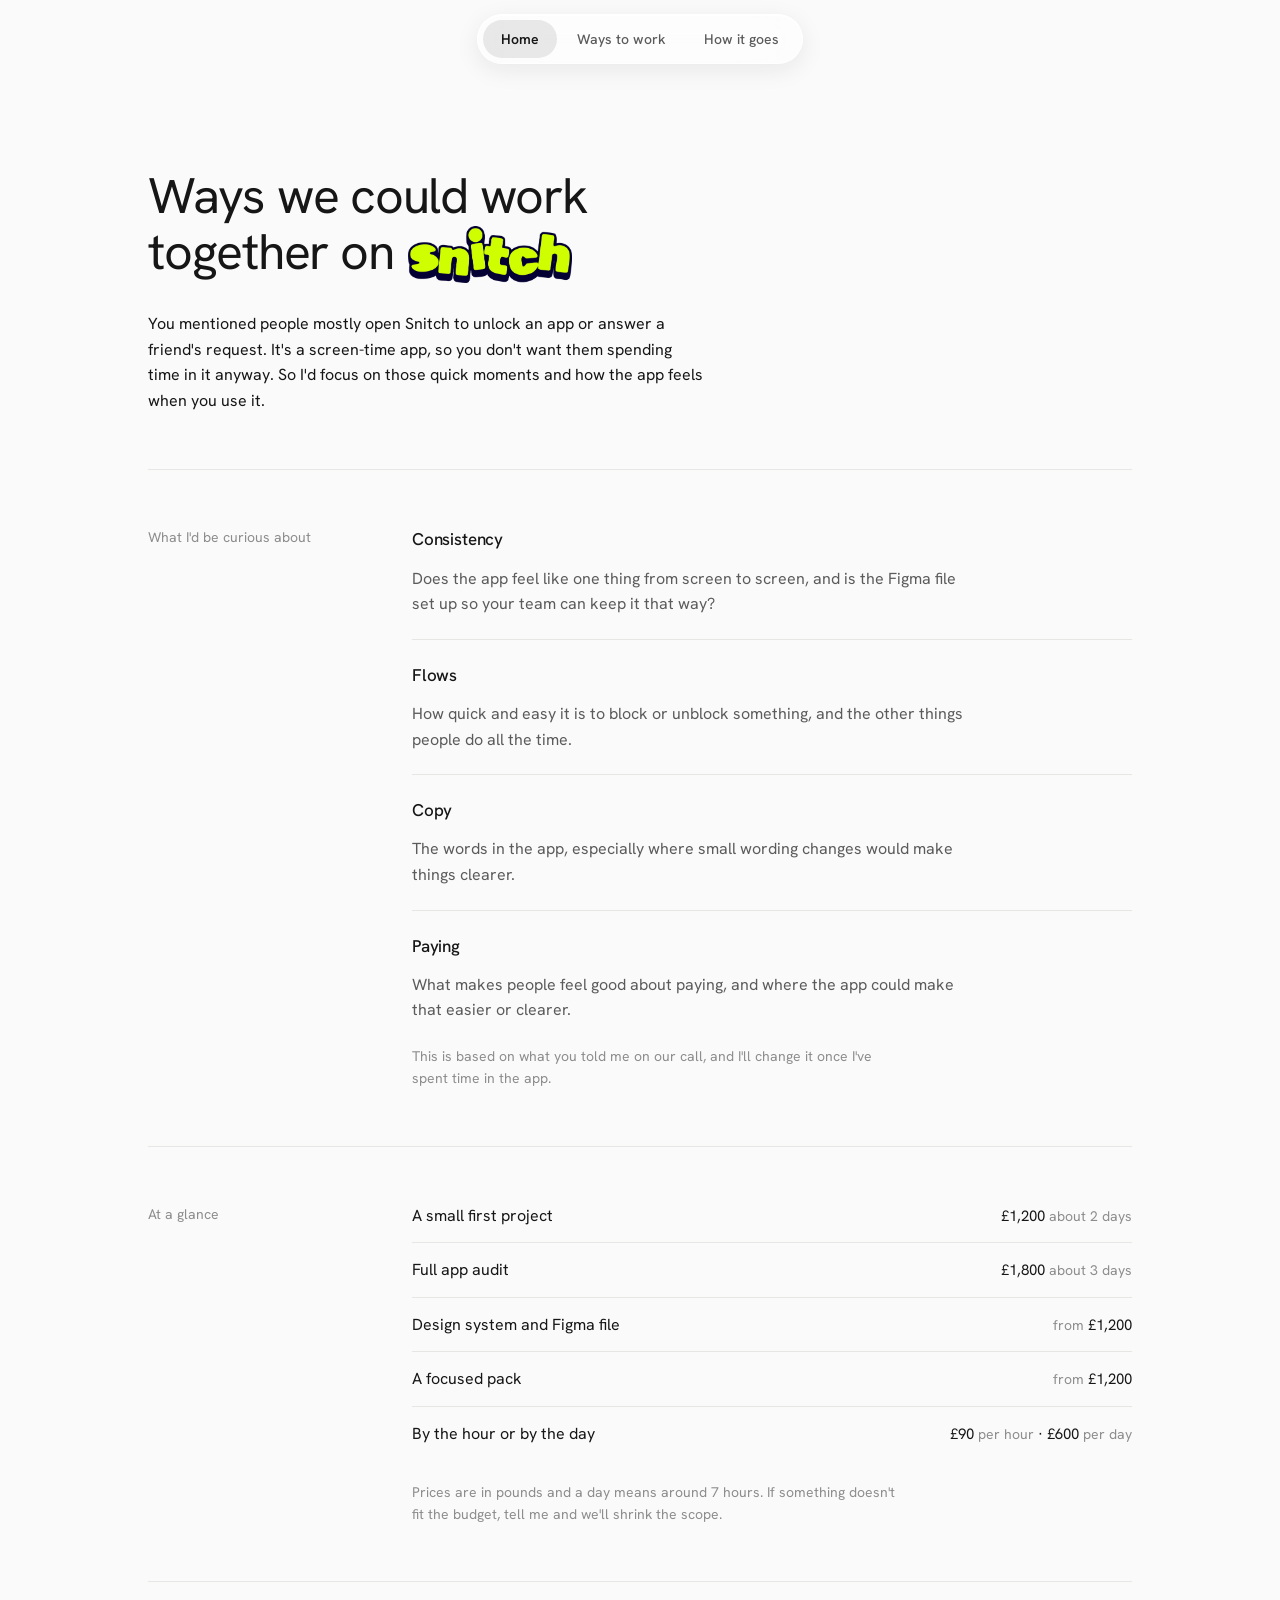
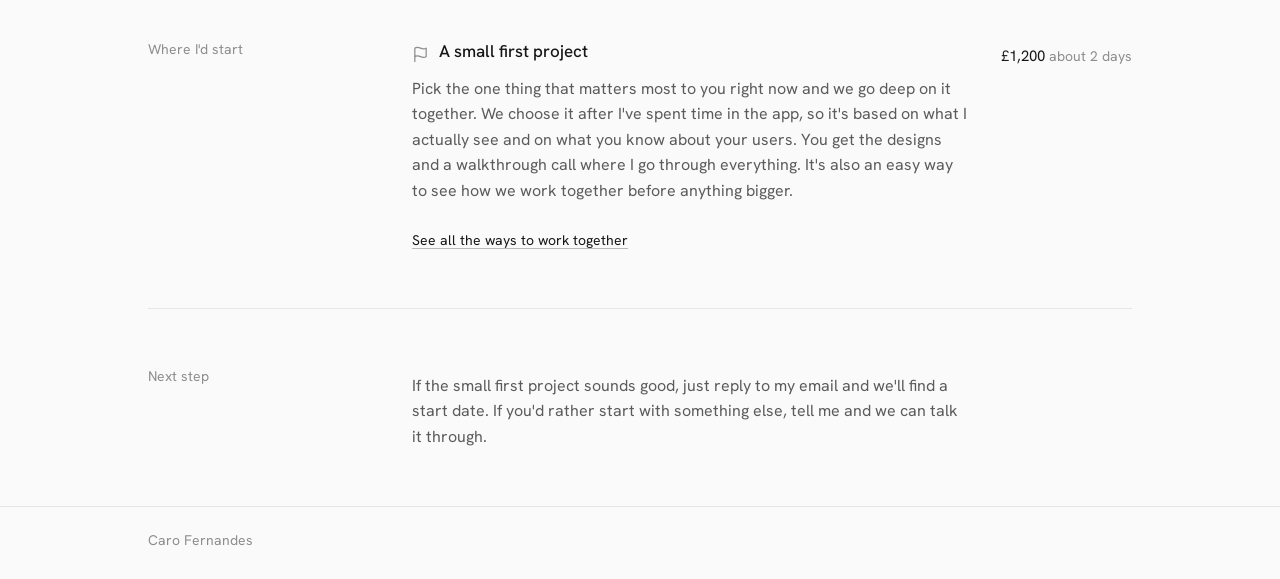
==== index.html @ eeb9702c "Merge branch 'intro-line' of https://github.com/carolinavidalf/snitch-proposal into logo-headline # " ====
<!DOCTYPE html>
<html lang="en">
<head>
<meta charset="utf-8">
<meta name="viewport" content="width=device-width, initial-scale=1">
<title>Working with Snitch</title>
<link rel="preconnect" href="https://fonts.googleapis.com">
<link rel="preconnect" href="https://fonts.gstatic.com" crossorigin>
<link href="https://fonts.googleapis.com/css2?family=Hanken+Grotesk:wght@300;400;500;600&display=swap" rel="stylesheet">
<link rel="icon" type="image/png" href="favicon.png">
<link rel="apple-touch-icon" href="apple-touch-icon.png">
<link rel="stylesheet" href="style.css">
</head>
<body>
<header class="top">
  <div class="wrap">
    <nav class="menu" aria-label="Main">
      <a href="index.html" aria-current="page">Home</a>
      <a href="ways.html">Ways to work</a>
      <a href="process.html">How it goes</a>
    </nav>
  </div>
</header>

<main>
  <div class="wrap">
    <section class="hero" style="padding-bottom:56px">
      <div>
        <h1>Ways we could work together on <img class="wordmark" src="snitch-wordmark.png" alt="Snitch"></h1>
        <p class="lead">You mentioned people mostly open Snitch to unlock an app or answer a friend's request. It's a screen-time app, so you don't want them spending time in it anyway. So I'd focus on those quick moments and how the app feels when you use it.</p>
      </div>
    </section>

    <section class="row">
      <div class="label">What I'd be curious about</div>
      <div class="lens">
        <div class="item">
          <h2>Consistency</h2>
          <p>Does the app feel like one thing from screen to screen, and is the Figma file set up so your team can keep it that way?</p>
        </div>
        <div class="item">
          <h2>Flows</h2>
          <p>How quick and easy it is to block or unblock something, and the other things people do all the time.</p>
        </div>
        <div class="item">
          <h2>Copy</h2>
          <p>The words in the app, especially where small wording changes would make things clearer.</p>
        </div>
        <div class="item">
          <h2>Paying</h2>
          <p>What makes people feel good about paying, and where the app could make that easier or clearer.</p>
        </div>
        <p class="fine">This is based on what you told me on our call, and I'll change it once I've spent time in the app.</p>
      </div>
    </section>

    <section class="row">
      <div class="label">At a glance</div>
      <div>
        <div class="glance">
          <a href="ways.html"><span>A small first project</span><span class="p">£1,200 <small>about 2 days</small></span></a>
          <a href="ways.html"><span>Full app audit</span><span class="p">£1,800 <small>about 3 days</small></span></a>
          <a href="ways.html"><span>Design system and Figma file</span><span class="p"><small>from</small> £1,200</span></a>
          <a href="ways.html"><span>A focused pack</span><span class="p"><small>from</small> £1,200</span></a>
          <a href="ways.html"><span>By the hour or by the day</span><span class="p">£90 <small>per hour</small> · £600 <small>per day</small></span></a>
        </div>
        <p class="fine">Prices are in pounds and a day means around 7 hours. If something doesn't fit the budget, tell me and we'll shrink the scope.</p>
      </div>
    </section>

    <section class="row">
      <div class="label">Where I'd start</div>
      <div>
        <div class="way">
          <div class="way-head">
            <div class="name">
              <svg class="ic" xmlns="http://www.w3.org/2000/svg" width="17" height="17" viewBox="0 0 24 24" fill="none" stroke="currentColor" stroke-width="1.75" stroke-linecap="round" stroke-linejoin="round" aria-hidden="true"><path d="M4 15s1-1 4-1 5 2 8 2 4-1 4-1V3s-1 1-4 1-5-2-8-2-4 1-4 1z"/><line x1="4" x2="4" y1="22" y2="15"/></svg>
              A small first project
            </div>
            <div class="price">£1,200 <small>about 2 days</small></div>
          </div>
          <p class="desc">Pick the one thing that matters most to you right now and we go deep on it together. We choose it after I've spent time in the app, so it's based on what I actually see and on what you know about your users. You get the designs and a walkthrough call where I go through everything. It's also an easy way to see how we work together before anything bigger.</p>
        </div>
        <p class="fine"><a href="ways.html">See all the ways to work together</a></p>
      </div>
    </section>

    <section class="row">
      <div class="label">Next step</div>
      <div>
        <p class="desc">If the small first project sounds good, just reply to my email and we'll find a start date. If you'd rather start with something else, tell me and we can talk it through.</p>
      </div>
    </section>
  </div>
</main>


<footer>
  <div class="wrap">
    <span>Caro Fernandes</span>
  </div>
</footer>
</body>
</html>
---- style.css ----
:root {
  /* layout idea: quiet editorial pages, top menu like a studio site, grey labels left, content right, one soft gradient */
  --bg: #fafafa;
  --ink: #161616;
  --soft: #5b5b5b;
  --muted: #8d8d8d;
  --line: #e6e6e3;
  --g1: #dcf2e8;
  --g2: #d8e5fb;
  --g3: #e8dff7;
  --font: "Hanken Grotesk", system-ui, -apple-system, "Segoe UI", Helvetica, Arial, sans-serif;
  color-scheme: light;
}
* { box-sizing: border-box; }
html { background: var(--bg); scroll-behavior: smooth; }
body {
  margin: 0;
  background: var(--bg);
  color: var(--ink);
  font-family: var(--font);
  font-size: 16px;
  line-height: 1.6;
  -webkit-font-smoothing: antialiased;
  min-height: 100vh;
  display: flex;
  flex-direction: column;
}
.wrap { width: 100%; max-width: 1040px; margin: 0 auto; padding: 0 28px; }

/* top menu: a floating glass pill */
.top { height: 72px; }
.menu {
  position: fixed; z-index: 50; top: 14px; left: 0; right: 0; margin: 0 auto; width: max-content; max-width: calc(100% - 24px);
  display: flex; gap: 2px; padding: 5px; border-radius: 999px;
  background: rgba(255, 255, 255, 0.5);
  -webkit-backdrop-filter: blur(28px) saturate(1.8); backdrop-filter: blur(28px) saturate(1.8);
  border: 1px solid rgba(255, 255, 255, 0.75);
  box-shadow: 0 6px 24px rgba(20, 20, 20, 0.08), inset 0 1px 0 rgba(255, 255, 255, 0.9);
}
.menu a { padding: 8px 18px; border-radius: 999px; font-size: 14px; font-weight: 500; color: var(--soft); text-decoration: none; white-space: nowrap; }
.menu a:hover { color: var(--ink); }
.menu a[aria-current="page"] { background: rgba(22, 22, 22, 0.09); color: var(--ink); font-weight: 600; }
@supports not ((backdrop-filter: blur(1px)) or (-webkit-backdrop-filter: blur(1px))) { .menu { background: rgba(255, 255, 255, 0.94); } }
a:focus-visible { outline: 2px solid var(--ink); outline-offset: 3px; border-radius: 2px; }

/* page */
main { flex: 1; }
.hero { padding: 96px 0 72px; }
.hero h1 { max-width: 18ch; }
.hero .tag { color: var(--muted); font-size: 14px; align-self: end; max-width: 26ch; }
h1 { margin: 0 0 28px; font-weight: 400; font-size: clamp(30px, 5vw, 50px); line-height: 1.12; letter-spacing: -0.025em; text-wrap: balance; }
h2 { margin: 0 0 12px; font-weight: 500; font-size: 17px; letter-spacing: -0.01em; }
p { margin: 0 0 16px; max-width: 62ch; color: var(--soft); }
p:last-child { margin-bottom: 0; }
.lead { color: var(--ink); }
.page-title { padding: 80px 0 48px; }
.page-title h1 { margin-bottom: 0; max-width: 18ch; }

.band { position: relative; height: 320px; overflow: hidden; border-radius: 4px; margin-bottom: 8px;
  background:
    radial-gradient(40% 90% at 12% 70%, var(--g1), transparent 70%),
    radial-gradient(45% 100% at 48% 40%, var(--g2), transparent 70%),
    radial-gradient(40% 90% at 88% 65%, var(--g3), transparent 70%),
    #f1f1ee;
  filter: saturate(1.05);
}
.band .clock { position: absolute; left: 20px; bottom: 16px; font-size: 14px; color: var(--soft); font-variant-numeric: tabular-nums; }
.band .hint { position: absolute; right: 20px; bottom: 16px; font-size: 14px; color: var(--soft); }

.row { display: grid; grid-template-columns: 200px minmax(0, 1fr); gap: 16px 64px; padding: 56px 0; border-top: 1px solid var(--line); }
.row.first { border-top: 0; }
.label { font-size: 14px; color: var(--muted); }

.way { padding: 26px 0; border-top: 1px solid var(--line); }
.way:first-child { border-top: 0; padding-top: 0; }
.way:last-child { padding-bottom: 0; }
.way-head { display: flex; justify-content: space-between; align-items: baseline; gap: 4px 24px; flex-wrap: wrap; }
.name { display: flex; align-items: center; gap: 10px; font-weight: 500; font-size: 17px; }
.ic { flex: none; color: var(--muted); position: relative; top: 2px; }
.price { color: var(--ink); font-size: 15px; font-variant-numeric: tabular-nums; }
.price small { color: var(--muted); font-size: 14px; }
.desc { margin: 8px 0 0; }

.steps { display: grid; gap: 22px; padding: 0; margin: 0; list-style: none; }
.steps li { display: grid; grid-template-columns: 32px minmax(0, 1fr); color: var(--soft); max-width: 64ch; }
.steps .n { color: var(--muted); font-variant-numeric: tabular-nums; font-size: 14px; padding-top: 2px; }
.lens { display: grid; gap: 0; }
.lens .item { padding: 22px 0; border-top: 1px solid var(--line); }
.lens .item:first-child { border-top: 0; padding-top: 0; }
.lens .item:last-child { padding-bottom: 0; }
.fine { font-size: 14px; color: var(--muted); }

.contact { display: grid; gap: 10px; margin: 24px 0 0; }
.contact div { display: flex; align-items: center; gap: 10px; color: var(--ink); }
.sign { color: var(--ink); margin-top: 36px; }
a { color: var(--ink); text-decoration: underline; text-decoration-color: #b9b9b6; text-underline-offset: 3px; }
a:hover { text-decoration-color: var(--ink); }

.next { display: flex; justify-content: flex-end; padding: 8px 0 72px; }
.next a { display: inline-flex; align-items: center; gap: 8px; font-size: 15px; }

footer { border-top: 1px solid var(--line); }
footer .wrap { display: flex; justify-content: space-between; gap: 16px; flex-wrap: wrap; padding-top: 22px; padding-bottom: 28px; font-size: 14px; color: var(--muted); }

@media (max-width: 760px) {
  .wrap { padding: 0 20px; }
  .top { height: 66px; }
  .menu { top: 12px; }
  .menu a { padding: 8px 12px; font-size: 13px; }
  .hero { grid-template-columns: minmax(0, 1fr); padding: 48px 0 40px; }
  .hero .tag { order: 2; }
  .page-title { padding: 40px 0 24px; }
  .band { height: 220px; }
  .row { grid-template-columns: minmax(0, 1fr); gap: 14px; padding: 40px 0; }
  .next { padding-bottom: 48px; }
}
@media (prefers-reduced-motion: reduce) { html { scroll-behavior: auto; } }

.glance { display: grid; margin-bottom: 20px; }
.glance a { display: flex; justify-content: space-between; align-items: baseline; gap: 4px 24px; flex-wrap: wrap; padding: 14px 0; border-top: 1px solid var(--line); text-decoration: none; color: var(--ink); }
.glance a:first-child { border-top: 0; padding-top: 0; }
.glance a:hover span:first-child { text-decoration: underline; text-decoration-color: #b9b9b6; text-underline-offset: 3px; }
.glance .p { font-size: 15px; font-variant-numeric: tabular-nums; }
.glance .p small { color: var(--muted); font-size: 14px; }

/* smooth page changes: a soft cross-fade between pages, with a gentle fade-in where that isn't supported */
@view-transition { navigation: auto; }
::view-transition-old(root), ::view-transition-new(root) { animation-duration: 0.4s; animation-timing-function: cubic-bezier(0.4, 0, 0.2, 1); }
@keyframes page-in { from { opacity: 0; transform: translateY(6px); } to { opacity: 1; transform: none; } }
@supports not selector(::view-transition) { main { animation: page-in 0.45s ease both; } }
@media (prefers-reduced-motion: reduce) {
  @view-transition { navigation: none; }
  main { animation: none; }
}

.wordmark { height: 1.15em; width: auto; vertical-align: -0.28em; margin-left: 0.05em; }
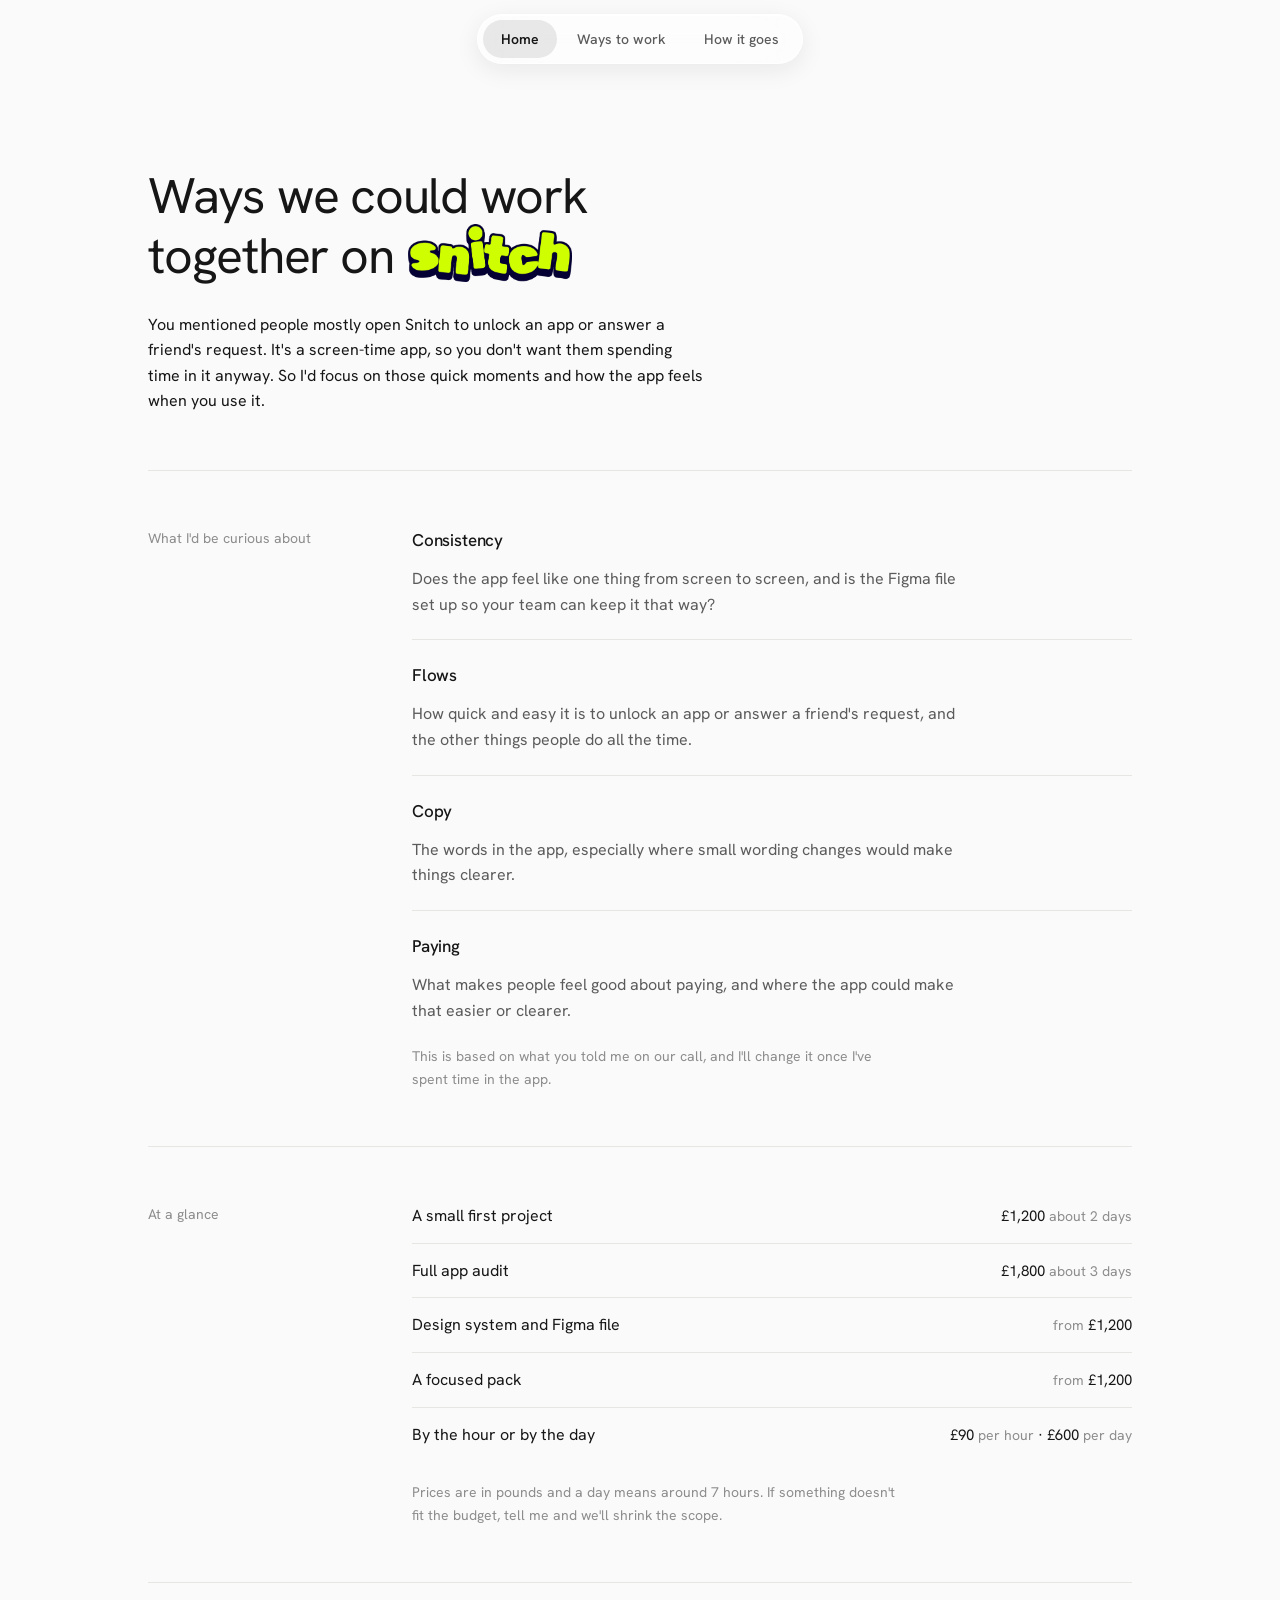
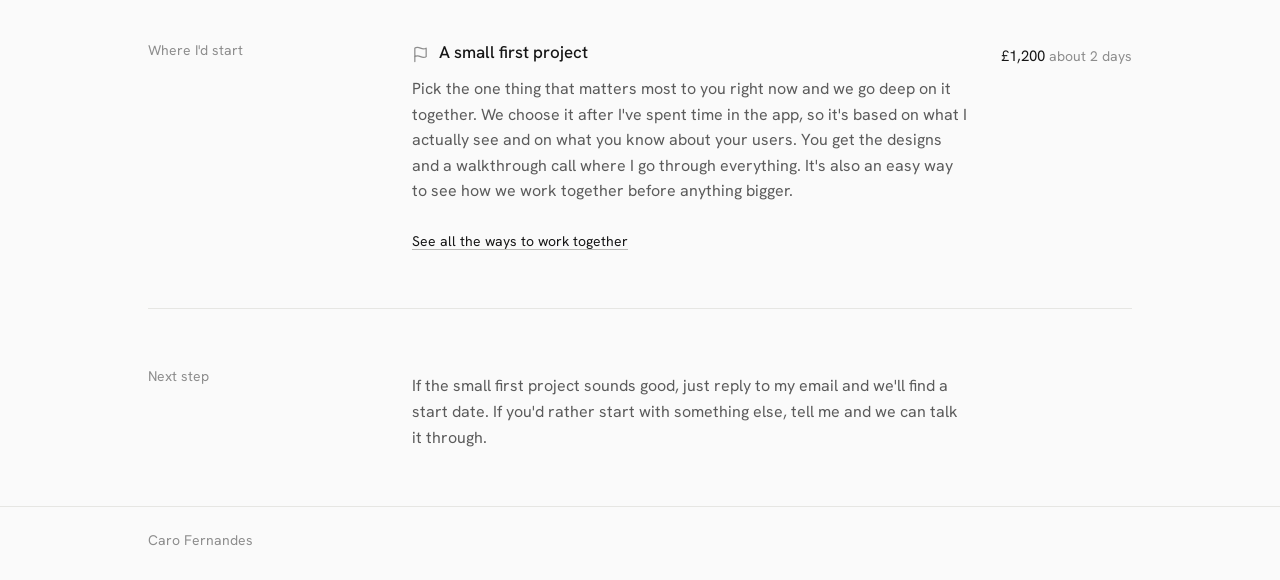
==== commit 19de56a9: "Match the Flows item to the new intro Co-Authored-By: Claude Opus 5.5 <noreply@anthropic.com> Claude" ====
--- a/index.html
+++ b/index.html
@@ -40,7 +40,7 @@
         </div>
         <div class="item">
           <h2>Flows</h2>
-          <p>How quick and easy it is to block or unblock something, and the other things people do all the time.</p>
+          <p>How quick and easy it is to unlock an app or answer a friend's request, and the other things people do all the time.</p>
         </div>
         <div class="item">
           <h2>Copy</h2>
--- a/style.css
+++ b/style.css
@@ -133,4 +133,4 @@
   main { animation: none; }
 }
 
-.wordmark { height: 1.15em; width: auto; vertical-align: -0.28em; margin-left: 0.05em; }
+.wordmark { height: 1.15em; width: auto; vertical-align: -0.18em; margin-left: 0.05em; }
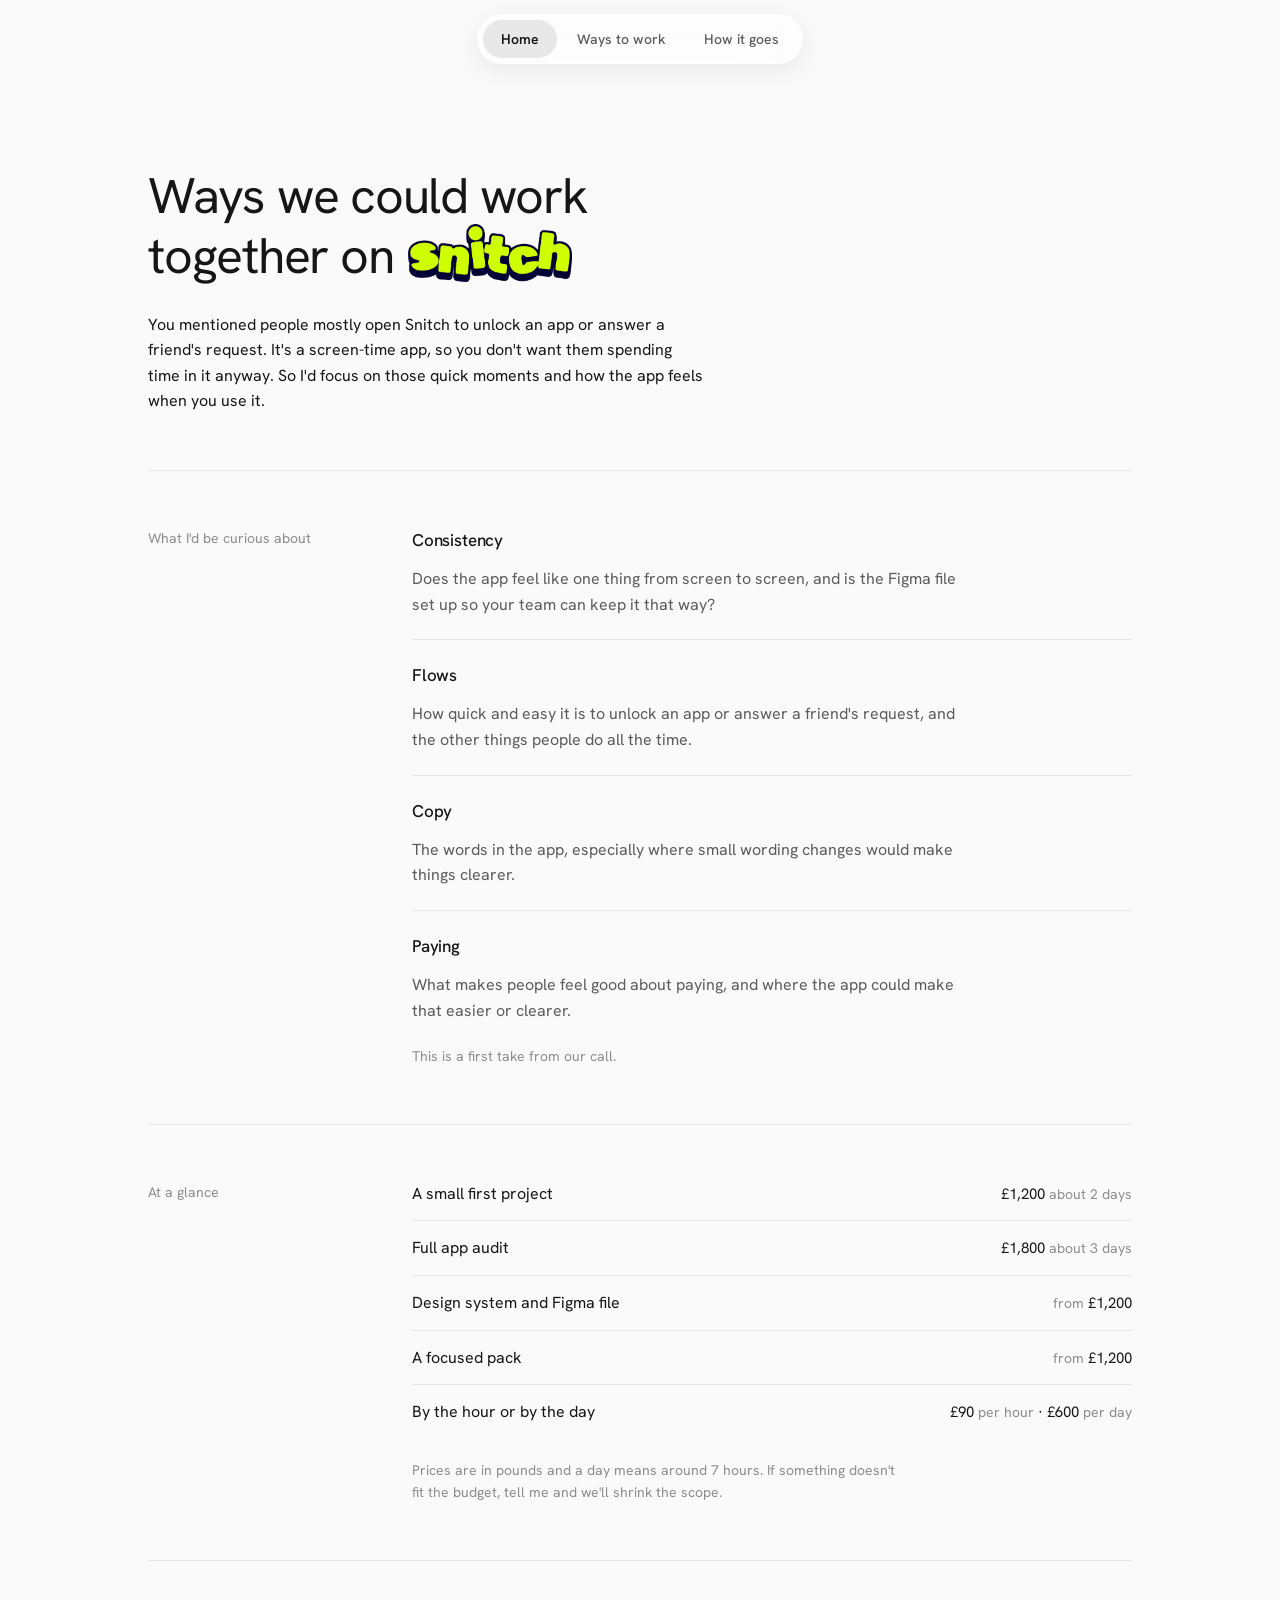
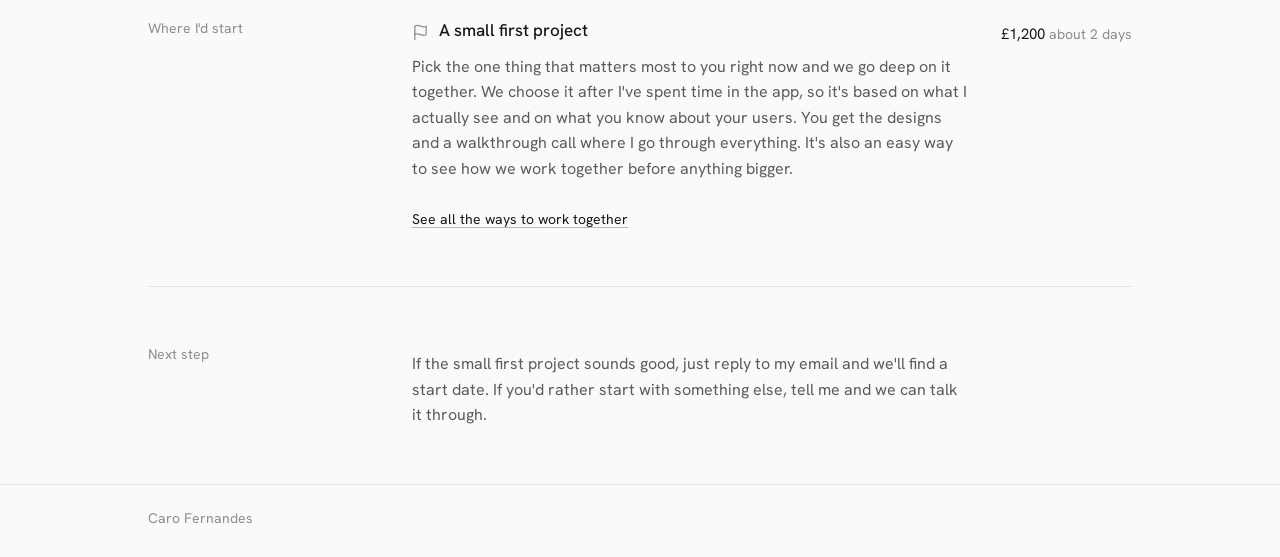
==== commit 2bf478ed: "Shorten the note under What I'd be curious about Co-Authored-By: Claude Opus 5.5 <noreply@anthropic." ====
--- a/index.html
+++ b/index.html
@@ -9,7 +9,7 @@
 <link href="https://fonts.googleapis.com/css2?family=Hanken+Grotesk:wght@300;400;500;600&display=swap" rel="stylesheet">
 <link rel="icon" type="image/png" href="favicon.png">
 <link rel="apple-touch-icon" href="apple-touch-icon.png">
-<link rel="stylesheet" href="style.css">
+<link rel="stylesheet" href="style.css?v=2">
 </head>
 <body>
 <header class="top">
@@ -26,7 +26,7 @@
   <div class="wrap">
     <section class="hero" style="padding-bottom:56px">
       <div>
-        <h1>Ways we could work together on <img class="wordmark" src="snitch-wordmark.png" alt="Snitch"></h1>
+        <h1>Ways we could work together on <img class="wordmark" src="snitch-wordmark.png" alt="Snitch" width="515" height="180" style="height:1.15em;width:auto;vertical-align:-0.18em;margin-left:0.05em"></h1>
         <p class="lead">You mentioned people mostly open Snitch to unlock an app or answer a friend's request. It's a screen-time app, so you don't want them spending time in it anyway. So I'd focus on those quick moments and how the app feels when you use it.</p>
       </div>
     </section>
@@ -50,7 +50,7 @@
           <h2>Paying</h2>
           <p>What makes people feel good about paying, and where the app could make that easier or clearer.</p>
         </div>
-        <p class="fine">This is based on what you told me on our call, and I'll change it once I've spent time in the app.</p>
+        <p class="fine">This is a first take from our call.</p>
       </div>
     </section>
 
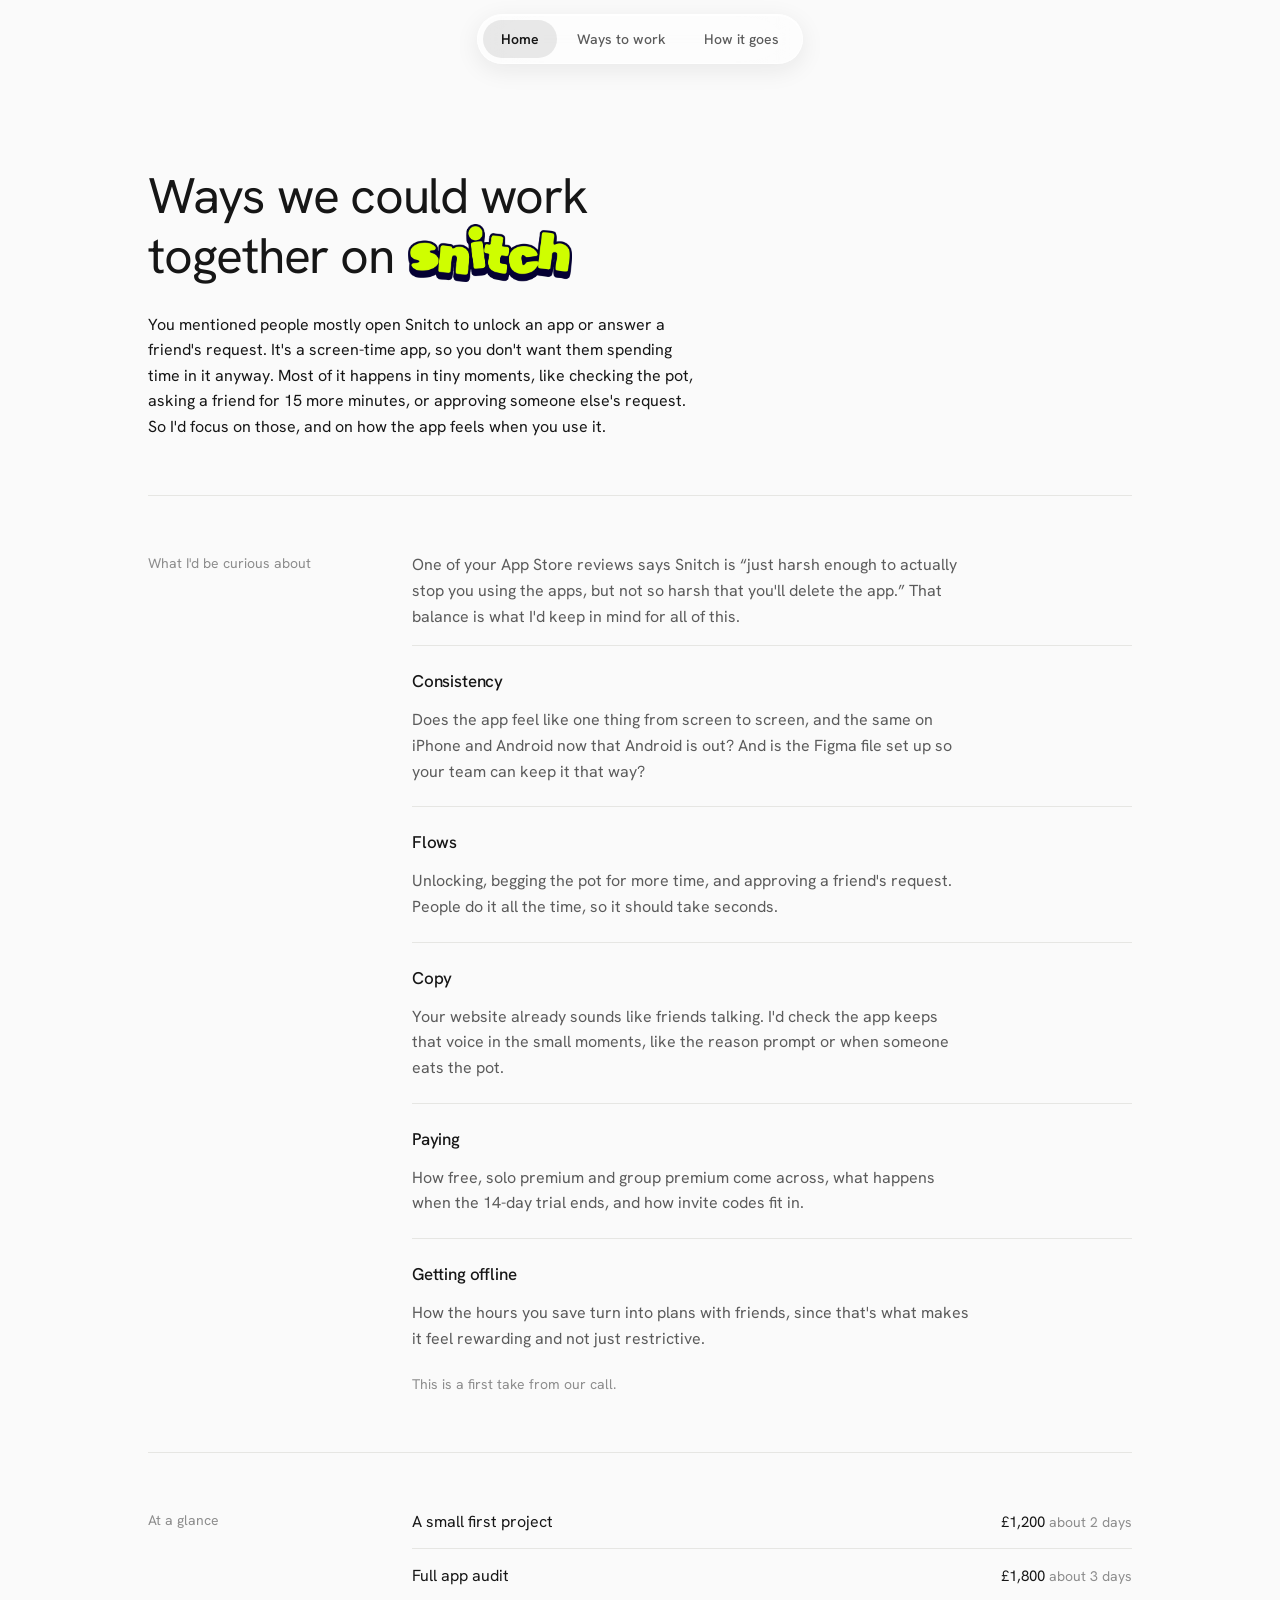
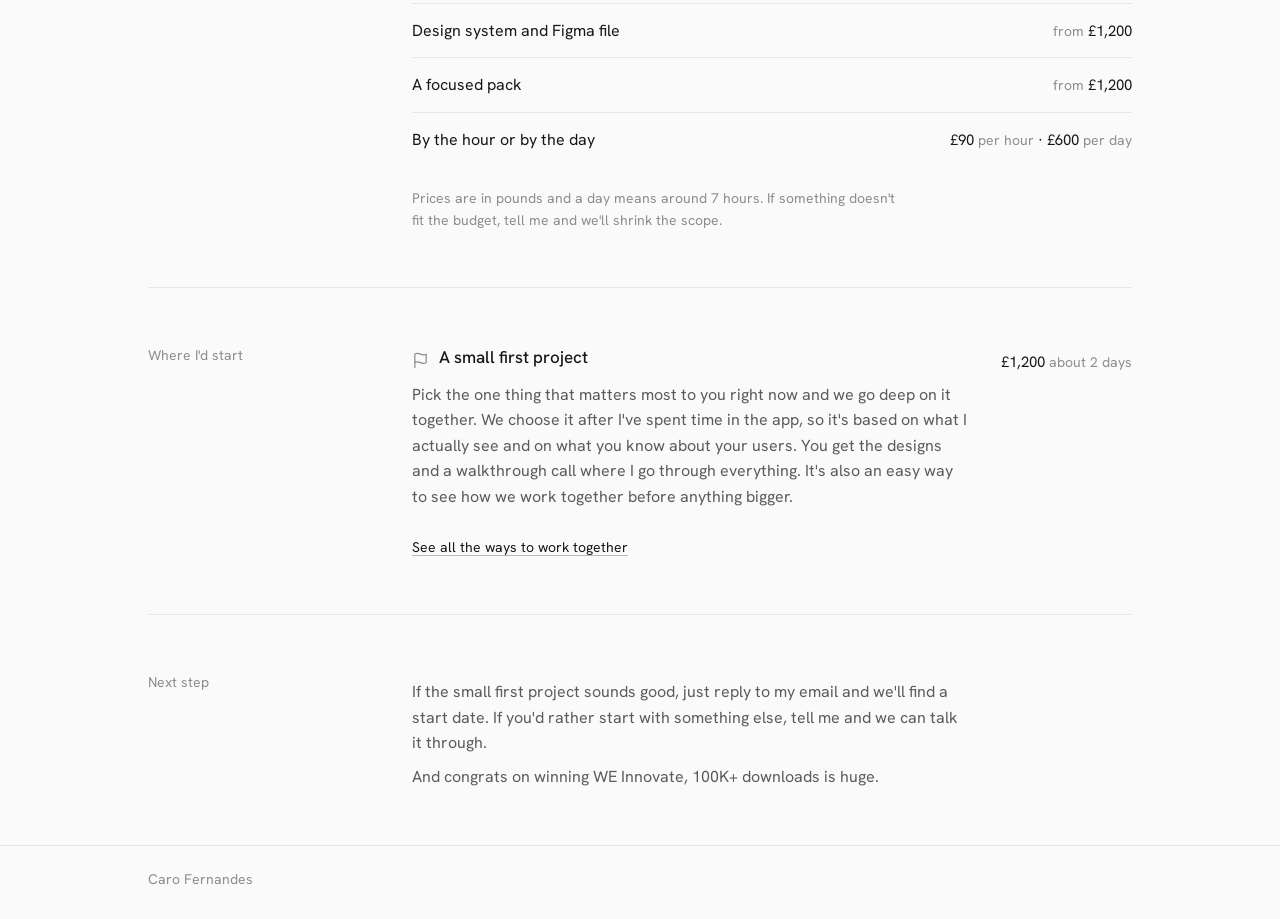
==== commit 86300ca5: "Tailor the home page to Snitch's features and wording Co-Authored-By: Claude Opus 5.5 <noreply@anthr" ====
--- a/index.html
+++ b/index.html
@@ -27,28 +27,33 @@
     <section class="hero" style="padding-bottom:56px">
       <div>
         <h1>Ways we could work together on <img class="wordmark" src="snitch-wordmark.png" alt="Snitch" width="515" height="180" style="height:1.15em;width:auto;vertical-align:-0.18em;margin-left:0.05em"></h1>
-        <p class="lead">You mentioned people mostly open Snitch to unlock an app or answer a friend's request. It's a screen-time app, so you don't want them spending time in it anyway. So I'd focus on those quick moments and how the app feels when you use it.</p>
+        <p class="lead">You mentioned people mostly open Snitch to unlock an app or answer a friend's request. It's a screen-time app, so you don't want them spending time in it anyway. Most of it happens in tiny moments, like checking the pot, asking a friend for 15 more minutes, or approving someone else's request. So I'd focus on those, and on how the app feels when you use it.</p>
       </div>
     </section>
 
     <section class="row">
       <div class="label">What I'd be curious about</div>
       <div class="lens">
+        <p>One of your App Store reviews says Snitch is &ldquo;just harsh enough to actually stop you using the apps, but not so harsh that you'll delete the app.&rdquo; That balance is what I'd keep in mind for all of this.</p>
         <div class="item">
           <h2>Consistency</h2>
-          <p>Does the app feel like one thing from screen to screen, and is the Figma file set up so your team can keep it that way?</p>
+          <p>Does the app feel like one thing from screen to screen, and the same on iPhone and Android now that Android is out? And is the Figma file set up so your team can keep it that way?</p>
         </div>
         <div class="item">
           <h2>Flows</h2>
-          <p>How quick and easy it is to unlock an app or answer a friend's request, and the other things people do all the time.</p>
+          <p>Unlocking, begging the pot for more time, and approving a friend's request. People do it all the time, so it should take seconds.</p>
         </div>
         <div class="item">
           <h2>Copy</h2>
-          <p>The words in the app, especially where small wording changes would make things clearer.</p>
+          <p>Your website already sounds like friends talking. I'd check the app keeps that voice in the small moments, like the reason prompt or when someone eats the pot.</p>
         </div>
         <div class="item">
           <h2>Paying</h2>
-          <p>What makes people feel good about paying, and where the app could make that easier or clearer.</p>
+          <p>How free, solo premium and group premium come across, what happens when the 14-day trial ends, and how invite codes fit in.</p>
+        </div>
+        <div class="item">
+          <h2>Getting offline</h2>
+          <p>How the hours you save turn into plans with friends, since that's what makes it feel rewarding and not just restrictive.</p>
         </div>
         <p class="fine">This is a first take from our call.</p>
       </div>
@@ -89,6 +94,7 @@
       <div class="label">Next step</div>
       <div>
         <p class="desc">If the small first project sounds good, just reply to my email and we'll find a start date. If you'd rather start with something else, tell me and we can talk it through.</p>
+        <p class="desc">And congrats on winning WE Innovate, 100K+ downloads is huge.</p>
       </div>
     </section>
   </div>
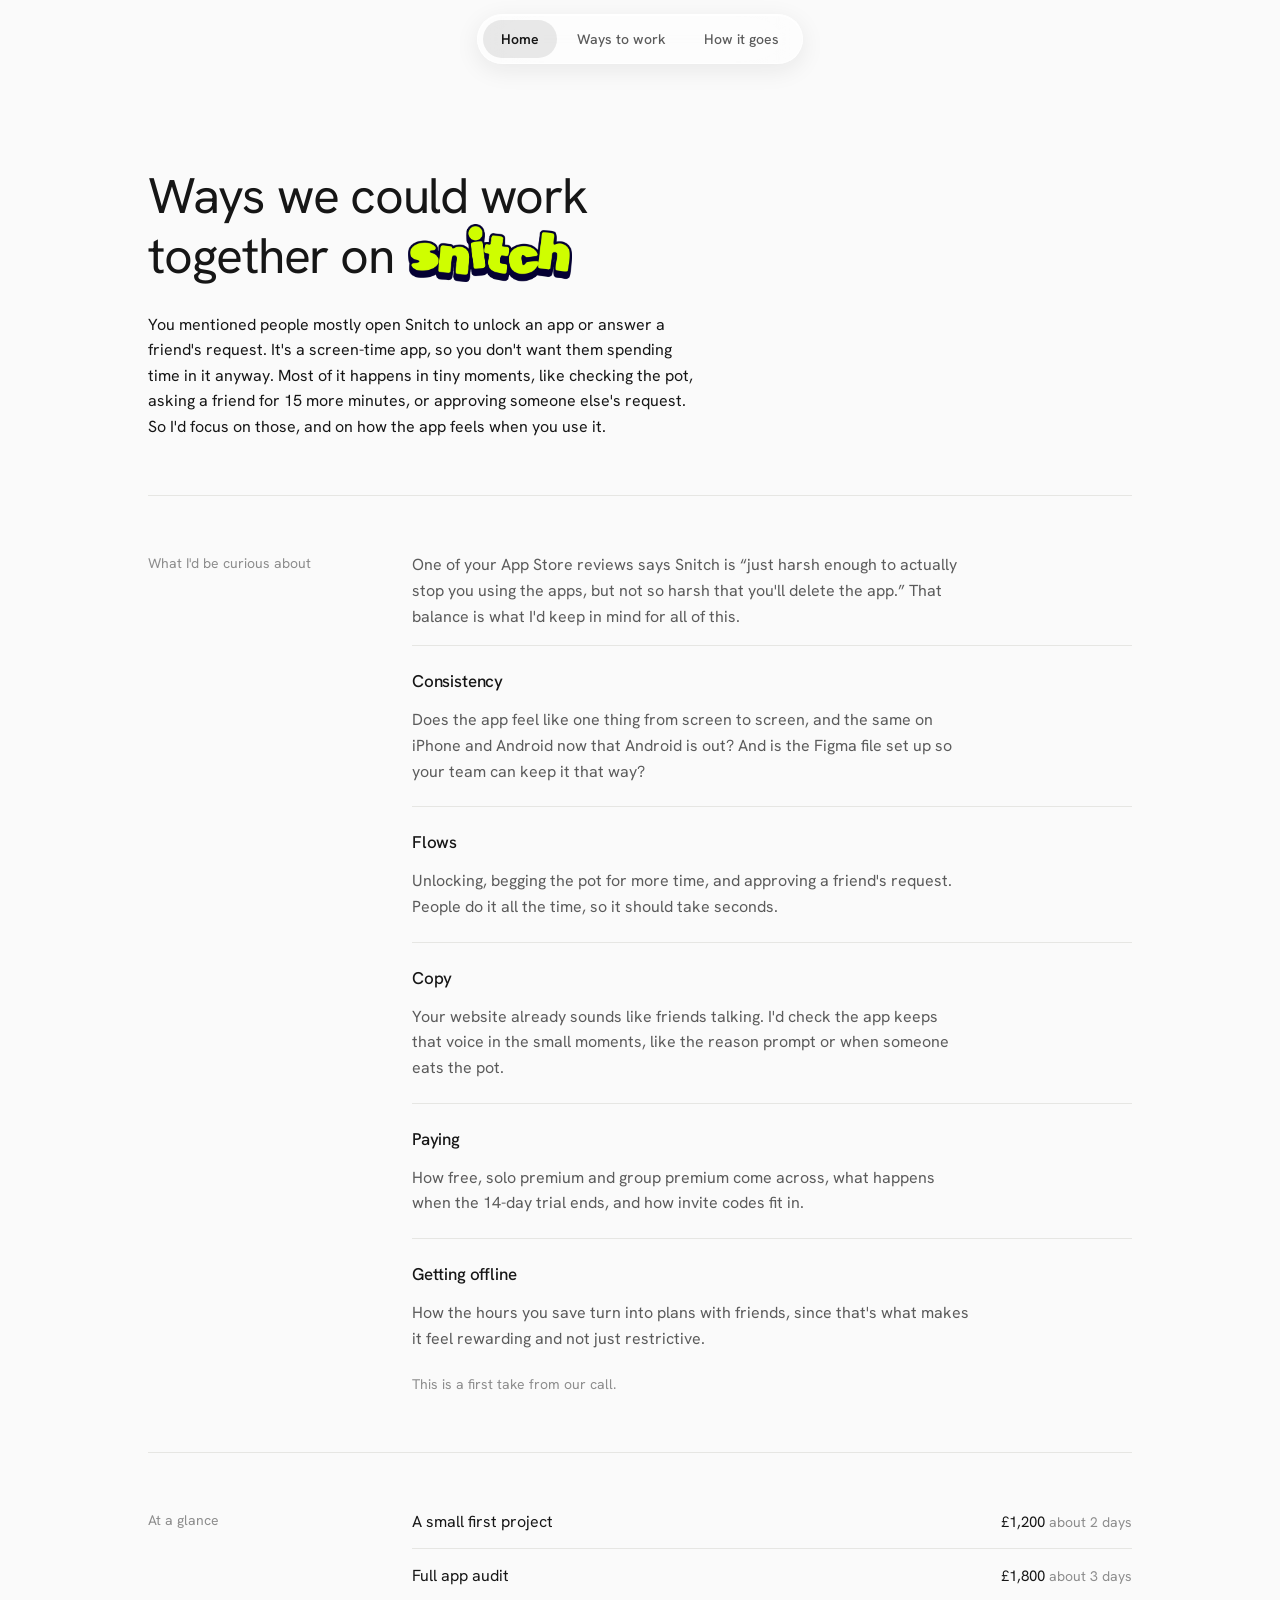
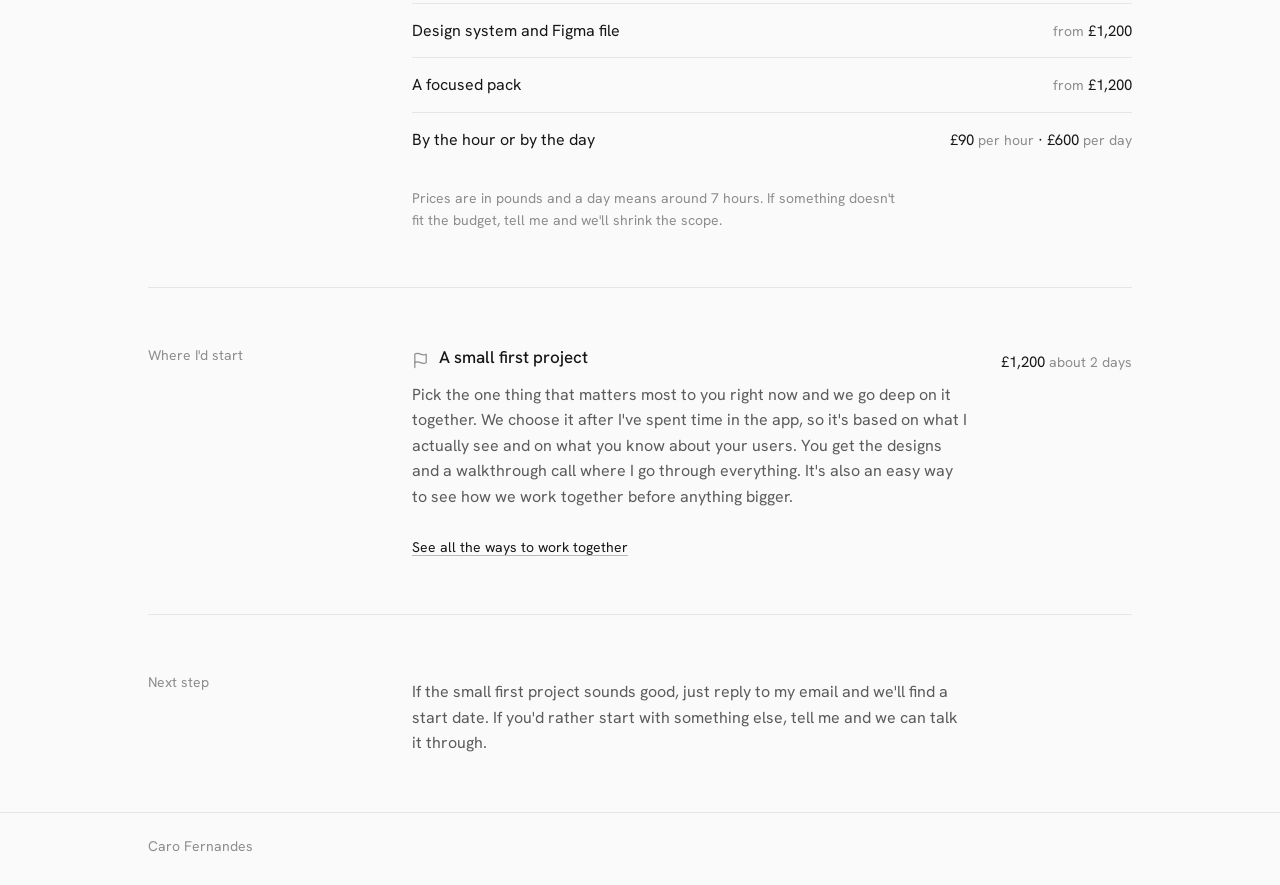
==== commit f0c9cc5a: "Remove the congrats line Co-Authored-By: Claude Opus 5.5 <noreply@anthropic.com> Claude-Session: htt" ====
--- a/index.html
+++ b/index.html
@@ -94,7 +94,6 @@
       <div class="label">Next step</div>
       <div>
         <p class="desc">If the small first project sounds good, just reply to my email and we'll find a start date. If you'd rather start with something else, tell me and we can talk it through.</p>
-        <p class="desc">And congrats on winning WE Innovate, 100K+ downloads is huge.</p>
       </div>
     </section>
   </div>
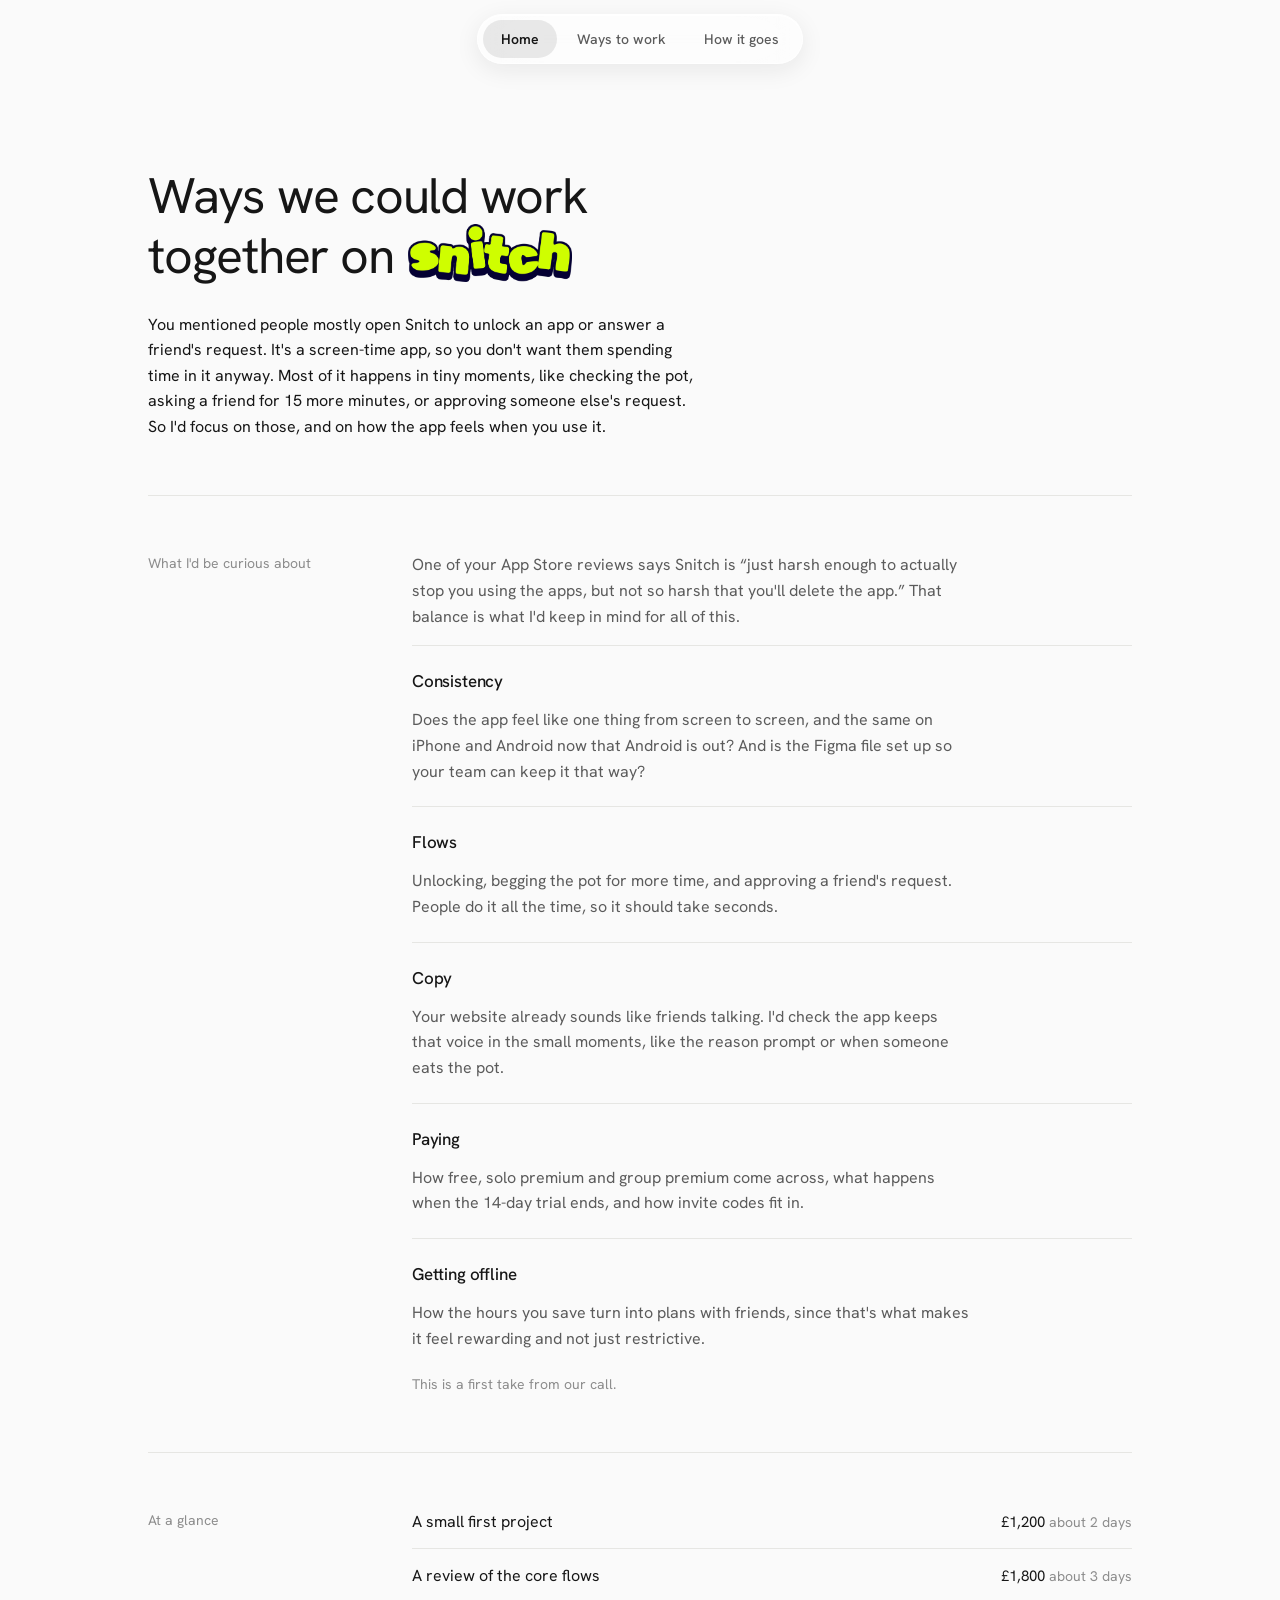
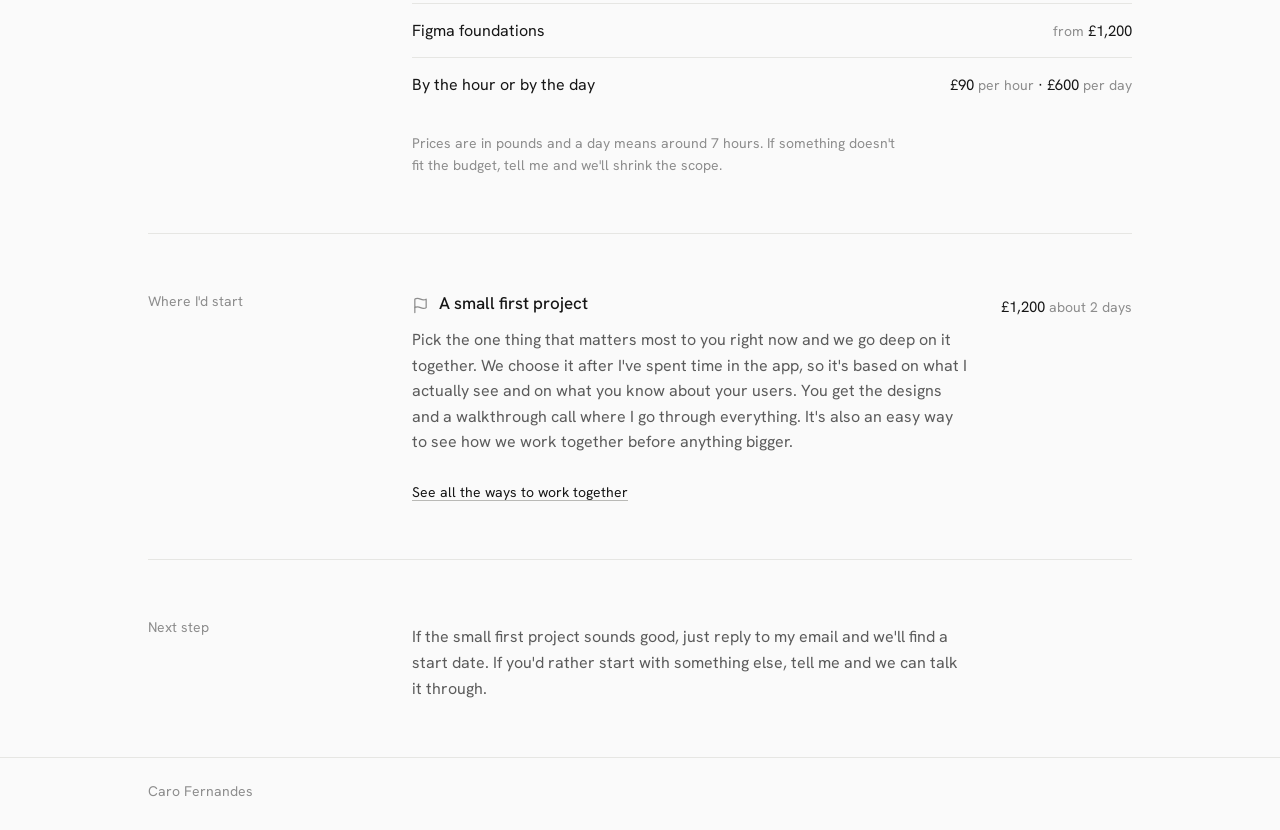
==== commit 188111c2: "Rename the audit and design system offers, trim At a glance Co-Authored-By: Claude Opus 5.5 <noreply" ====
--- a/index.html
+++ b/index.html
@@ -64,9 +64,8 @@
       <div>
         <div class="glance">
           <a href="ways.html"><span>A small first project</span><span class="p">£1,200 <small>about 2 days</small></span></a>
-          <a href="ways.html"><span>Full app audit</span><span class="p">£1,800 <small>about 3 days</small></span></a>
-          <a href="ways.html"><span>Design system and Figma file</span><span class="p"><small>from</small> £1,200</span></a>
-          <a href="ways.html"><span>A focused pack</span><span class="p"><small>from</small> £1,200</span></a>
+          <a href="ways.html"><span>A review of the core flows</span><span class="p">£1,800 <small>about 3 days</small></span></a>
+          <a href="ways.html"><span>Figma foundations</span><span class="p"><small>from</small> £1,200</span></a>
           <a href="ways.html"><span>By the hour or by the day</span><span class="p">£90 <small>per hour</small> · £600 <small>per day</small></span></a>
         </div>
         <p class="fine">Prices are in pounds and a day means around 7 hours. If something doesn't fit the budget, tell me and we'll shrink the scope.</p>
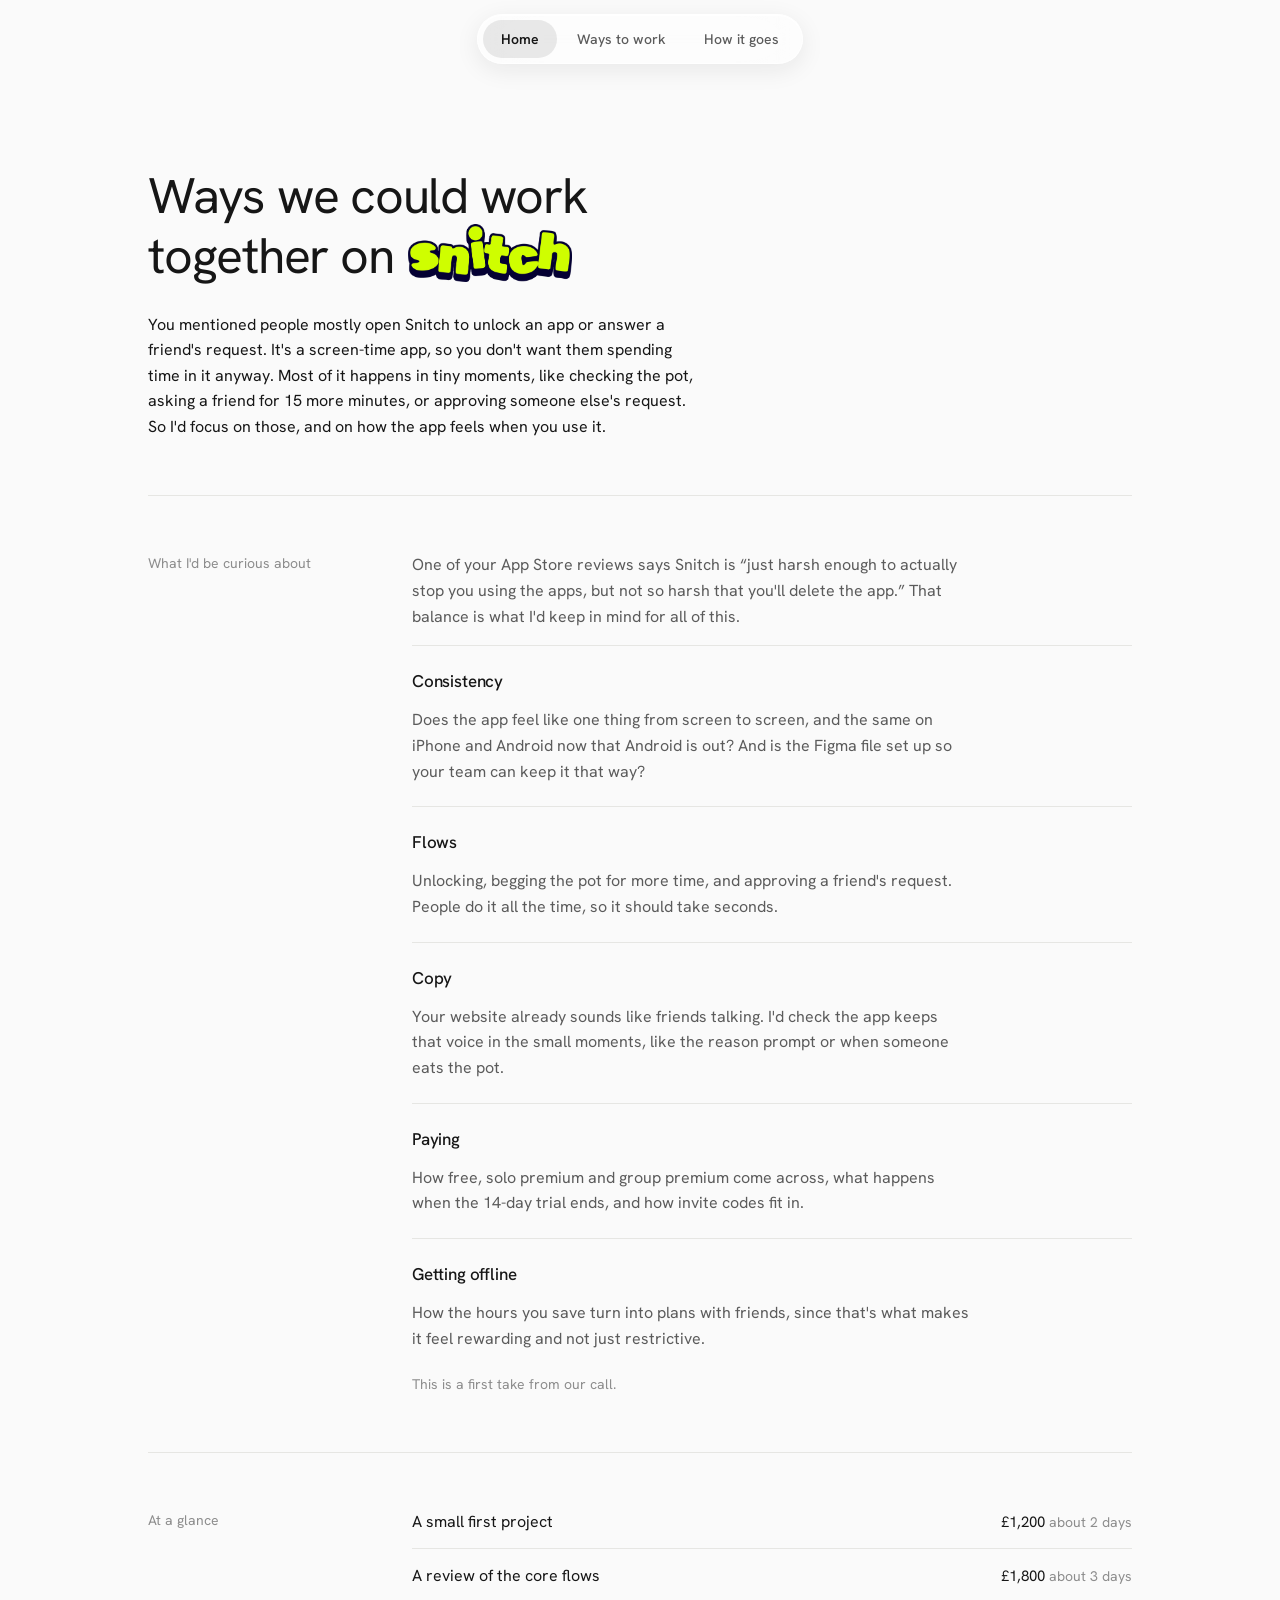
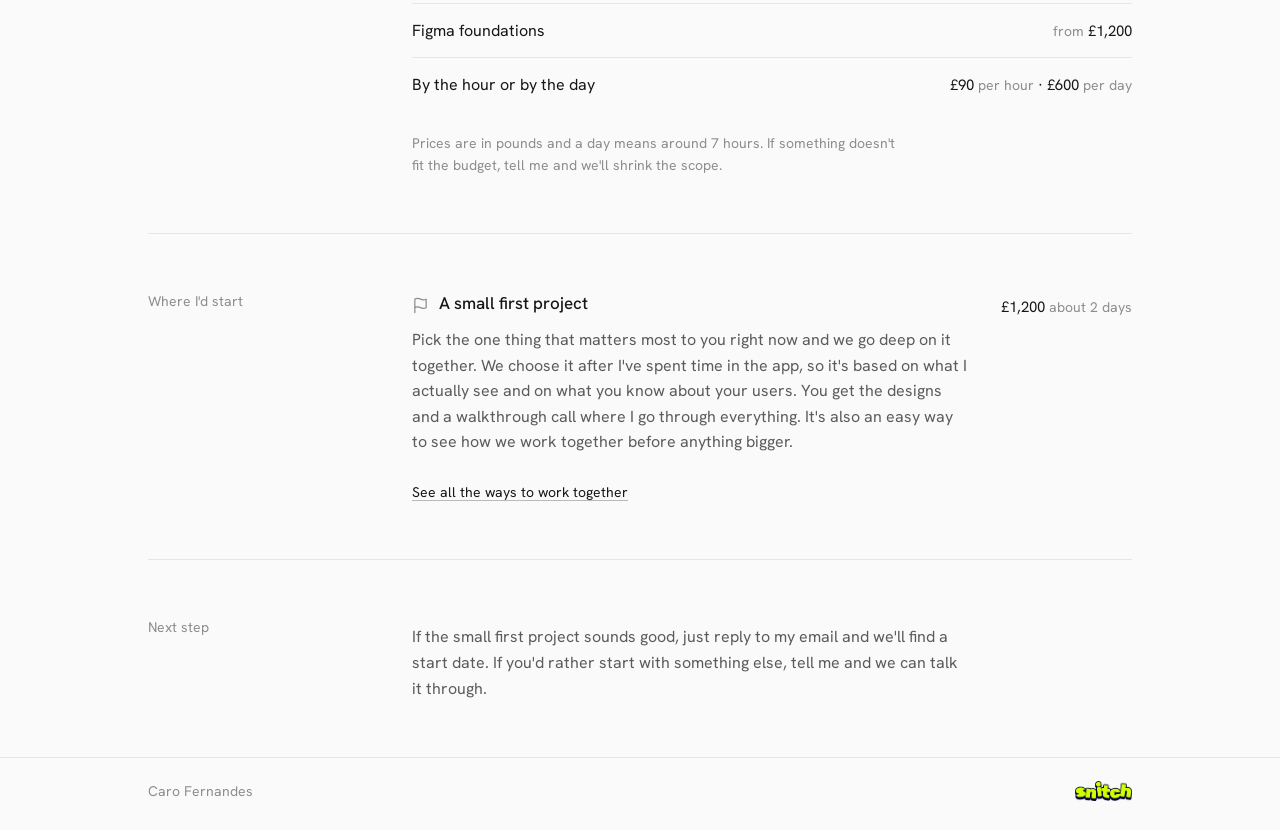
==== commit 22a1e29e: "Add the Snitch wordmark to the footer Co-Authored-By: Claude Opus 5.5 <noreply@anthropic.com> Claude" ====
--- a/index.html
+++ b/index.html
@@ -102,6 +102,7 @@
 <footer>
   <div class="wrap">
     <span>Caro Fernandes</span>
+    <img src="snitch-wordmark.png" alt="Snitch" width="515" height="180" style="height:20px;width:auto;align-self:center;display:block">
   </div>
 </footer>
 </body>
